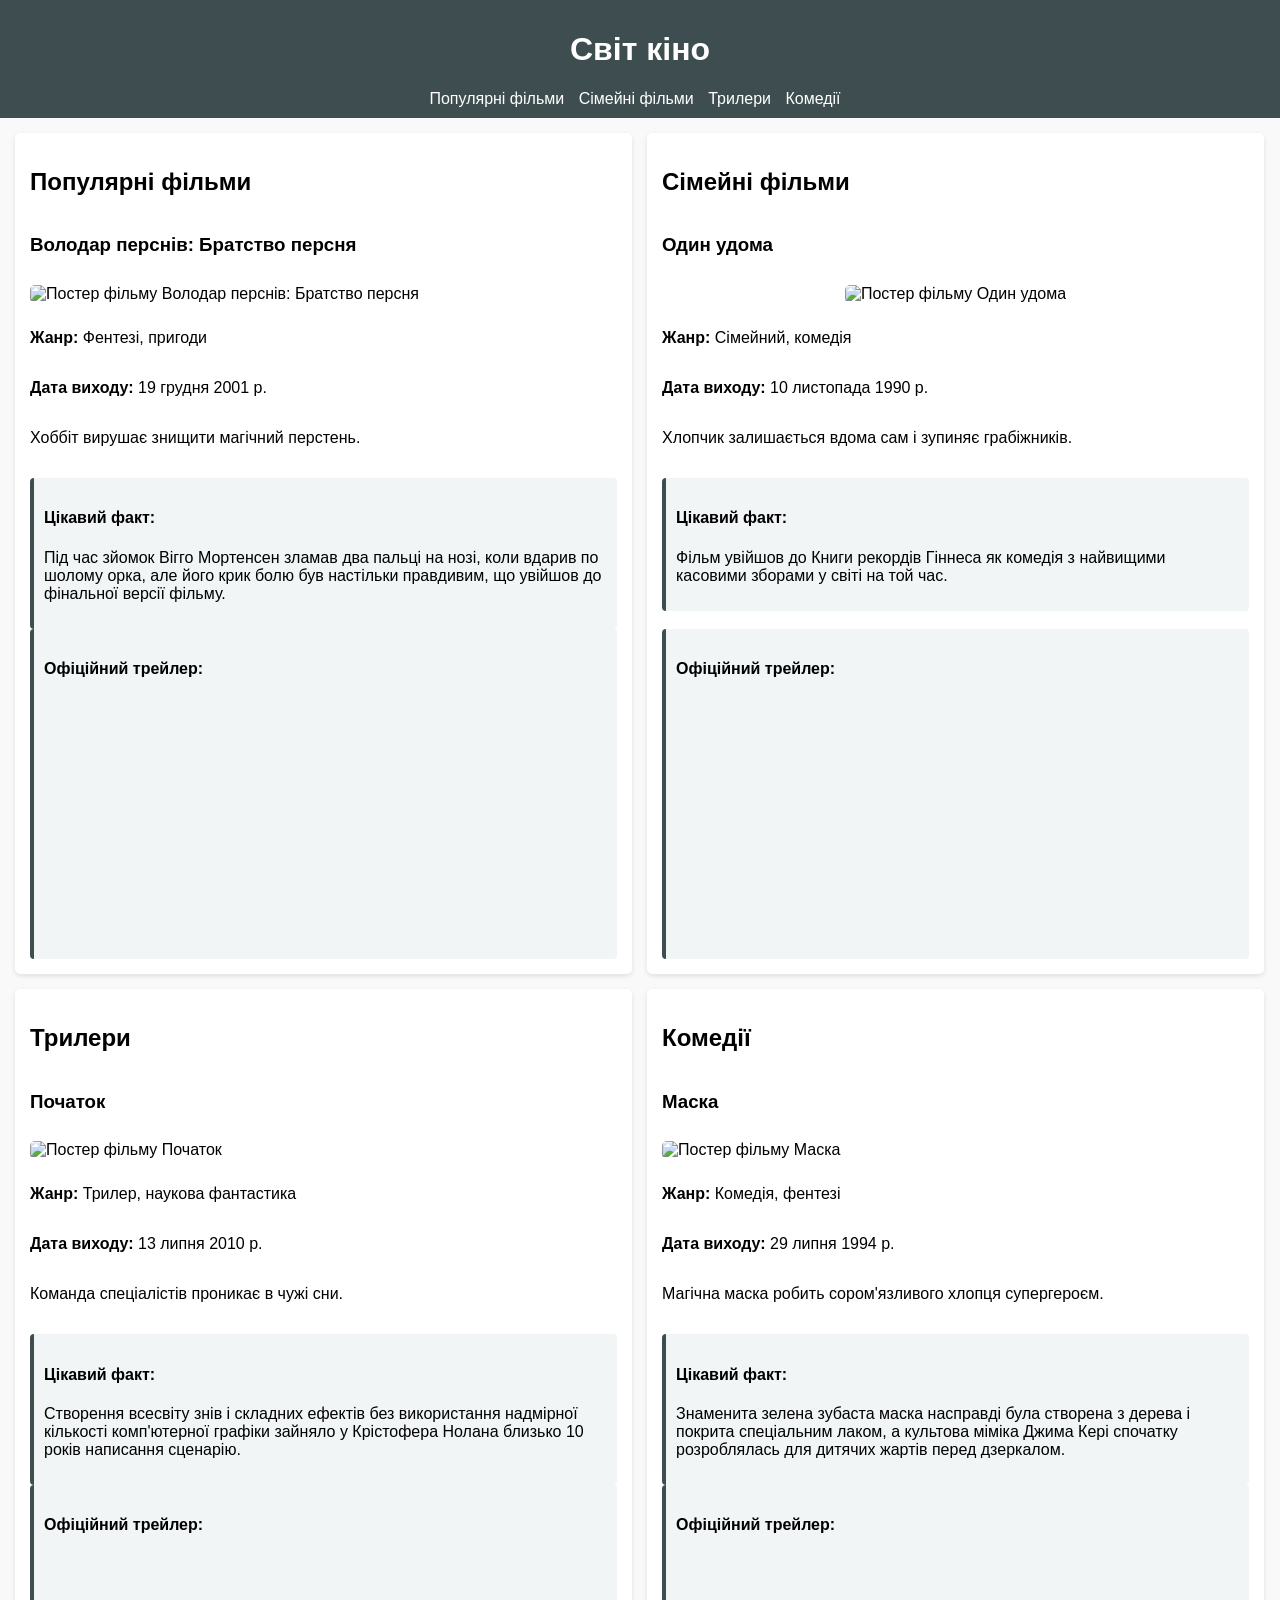
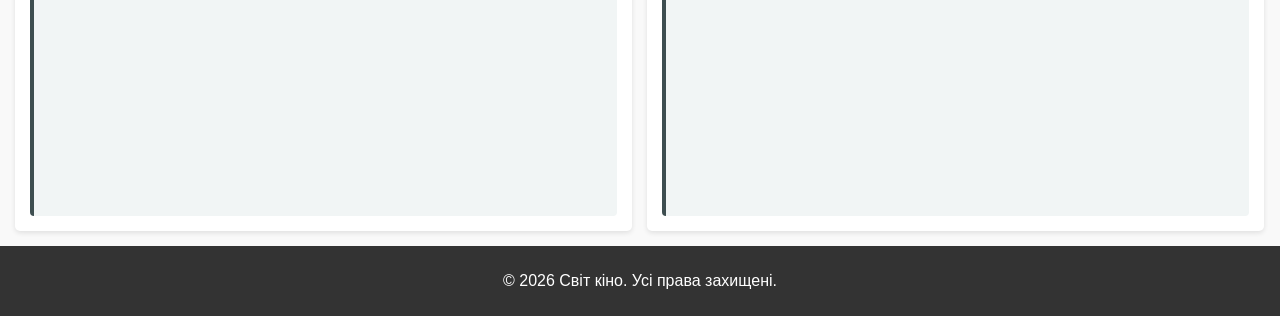
==== movas.html @ 6764ce4d "7" ====
<!DOCTYPE html>
<html lang="uk">
<head>
    <!-- Google tag (gtag.js) -->
<script async src="https://www.googletagmanager.com/gtag/js?id=G-W2S0J2KGQH"></script>
<script>
  window.dataLayer = window.dataLayer || [];
  function gtag(){dataLayer.push(arguments);}
  gtag('js', new Date());

  gtag('config', 'G-W2S0J2KGQH');
</script>
    <meta charset="UTF-8">
    <meta name="viewport" content="width=device-width, initial-scale=1.0">
    <link rel="stylesheet" href="styels.css">
    <meta name="description" content="Друга частина Топ фільмів для перегляду: популярні фільми, трилери, комедії, сімейні стрічки, трейлери, дати виходу та цікаві факти.">
    <meta name="keywords" content="Фільми, Кіно, Популярні фільми, Трилери, Комедії, Сімейні фільми, Трейлери, Топ кіно">
    <title>Друга частина Топ фільмів для перегляду — Світ кіно</title>
</head>
<body>
    <header>
        <h1>Світ кіно</h1>
        <nav>
            <ul>
                <li><a href="#popular">Популярні фільми</a></li>
                <li><a href="#family">Сімейні фільми</a></li>
                <li><a href="#thriller">Трилери</a></li>
                <li><a href="#comedy">Комедії</a></li>
            </ul>
        </nav>
    </header>

    <main>
        <section id="popular">
            <h2>Популярні фільми</h2>
            <article>
                <h3>Володар перснів: Братство персня</h3>
                <img src="https://encrypted-tbn0.gstatic.com/images?q=tbn:ANd9GcTrrE1EO2F2vlpFdIuTNORN7lNByeOCnPlnzExsigNurZ-PbQQNT71vCeZlLGthTvJkiHONF9vLlia1PrjGRNTohxtP3_k1RyONz2puikD4&s=10" 
                     alt="Постер фільму Володар перснів: Братство персня">
                <p><strong>Жанр:</strong> Фентезі, пригоди</p>
                <p><strong>Дата виходу:</strong> 19 грудня 2001 р.</p>
                <p>Хоббіт вирушає знищити магічний перстень.</p>
                
                <div class="facts">
                    <h4>Цікавий факт:</h4>
                    <p>Під час зйомок Вігго Мортенсен зламав два пальці на нозі, коли вдарив по шолому орка, але його крик болю був настільки правдивим, що увійшов до фінальної версії фільму.</p>
                </div>

                <div class="trailer">
                    <h4>Офіційний трейлер:</h4>
                    <iframe src="https://www.youtube.com/embed/V75dMMIW2B4" title="Володар перснів трейлер" frameborder="0" allow="accelerometer; autoplay; clipboard-write; encrypted-media; gyroscope; picture-in-picture" allowfullscreen></iframe>
                </div>
            </article>
        </section>

        <section id="family">
            <h2>Сімейні фільми</h2>
            <article>
                <h3>Один удома</h3>
               <img class="small-img" src="https://encrypted-tbn0.gstatic.com/images?q=tbn:ANd9GcSC2UcaFTNf5i_nc5Ga2-hBvEO3mHNIdXNqEyeX_8ZOXQ&s=10"
                alt="Постер фільму Один удома" >
                <p><strong>Жанр:</strong> Сімейний, комедія</p>
                <p><strong>Дата виходу:</strong> 10 листопада 1990 р.</p>
                <p>Хлопчик залишається вдома сам і зупиняє грабіжників.</p>
                
                <div class="facts">
                    <h4>Цікавий факт:</h4>
                    <p>Фільм увійшов до Книги рекордів Гіннеса як комедія з найвищими касовими зборами у світі на той час.</p>
                </div>

                <div class="trailer">
                    <h4>Офіційний трейлер:</h4>
                    <iframe src="https://www.youtube.com/embed/bBU_64CTNsw" title="Один дома трейлер" frameborder="0" allow="accelerometer; autoplay; clipboard-write; encrypted-media; gyroscope; picture-in-picture; web-share" referrerpolicy="strict-origin-when-cross-origin" allowfullscreen></iframe>
                </div>
            </article>
        </section>

      
        <section id="thriller">
            <h2>Трилери</h2>
            <article>
                <h3>Початок</h3>
                <img src="https://encrypted-tbn0.gstatic.com/images?q=tbn:ANd9GcTQUoXQo4wAAkWJ5Uv6P5ox-ReAcZ1ckdrc_Yz1lzRgPQ&s=10" 
                     alt="Постер фільму Початок">
                <p><strong>Жанр:</strong> Трилер, наукова фантастика</p>
                <p><strong>Дата виходу:</strong> 13 липня 2010 р.</p>
                <p>Команда спеціалістів проникає в чужі сни.</p>
                
                <div class="facts">
                    <h4>Цікавий факт:</h4>
                    <p>Створення всесвіту знів і складних ефектів без використання надмірної кількості комп'ютерної графіки зайняло у Крістофера Нолана близько 10 років написання сценарію.</p>
                </div>

                <div class="trailer">
                    <h4>Офіційний трейлер:</h4>
                    <iframe  src="https://www.youtube.com/embed/YoHD9XEInc0" title="Початок трейлер" frameborder="0" allow="accelerometer; autoplay; clipboard-write; encrypted-media; gyroscope; picture-in-picture" allowfullscreen></iframe>
                </div>
            </article>
        </section>

       
        <section id="comedy">
            <h2>Комедії</h2>
            <article>
                <h3>Маска</h3>
                <img src="https://encrypted-tbn0.gstatic.com/images?q=tbn:ANd9GcTpBdge9PIybh5xXL-srAHv61pwbrc8LLbx0TSW4lN4ZKNRCeDKiITQJZS3GgKODrrIccah8fQnq_WESDbgllEotV7ACvP8uUti3Hbqkb-x&s=10" 
                     alt="Постер фільму Маска">
                <p><strong>Жанр:</strong> Комедія, фентезі</p>
                <p><strong>Дата виходу:</strong> 29 липня 1994 р.</p>
                <p>Магічна маска робить сором'язливого хлопця супергероєм.</p>
                
                <div class="facts">
                    <h4>Цікавий факт:</h4>
                    <p>Знаменита зелена зубаста маска насправді була створена з дерева і покрита спеціальним лаком, а культова міміка Джима Кері спочатку розроблялась для дитячих жартів перед дзеркалом.</p>
                </div>

                <div class="trailer">
                    <h4>Офіційний трейлер:</h4>
                    <iframe  src="https://www.youtube.com/embed/s0TAzodumx4" title="Маска | Український трейлер | 1994" frameborder="0" allow="accelerometer; autoplay; clipboard-write; encrypted-media; gyroscope; picture-in-picture; web-share" referrerpolicy="strict-origin-when-cross-origin" allowfullscreen></iframe>
                </div>
            </article>
        </section>
    </main>

    <footer>
        <p>&copy; 2026 Світ кіно. Усі права захищені.</p>
    </footer>
    <script src="script.js"></script>
</body>
</html>
---- styels.css ----
body {
    margin: 0;
    padding: 0;
    font-family: Arial, sans-serif;
    background-color: #f9f9f9;
}

header {
    background-color: #3E4E50;
    color: white;
    text-align: center;
    padding: 10px;
}

ul {
    list-style-type: none;
    padding: 0;
    margin: 0;
}

li {
    display: inline;
    margin-right: 10px;
}

a {
    text-decoration: none;
    color: white;
}

main {
    display: flex;
    flex-wrap: wrap;
    gap: 15px;
    padding: 15px;
    box-sizing: border-box;
}

section {
    flex: 0 0 calc(50% - 8px);
    max-width: calc(50% - 8px);
    box-sizing: border-box;
    
    padding: 15px;
    background-color: #fff;
    border-radius: 5px;
    box-shadow: 0 2px 5px rgba(0,0,0,0.1);

    display: flex;
    flex-direction: column;
}

article {
    display: flex;
    flex-direction: column;
    height: 100%;
}

img {
    width: 100%;
    max-height: 340px;     
    height: auto;          
    object-fit: contain;   
    margin: 10px 0;
    border-radius: 5px;
    display: block;
}

img.small-img {
    max-height: 260px;
    width: auto;
    margin: 10px auto; 
}

.facts {
    margin-top: 15px;
    padding: 10px;
    background-color: #f1f5f5;
    border-left: 4px solid #3E4E50;
    border-radius: 4px;
}

.trailer {
    margin-top: auto; 
    padding: 10px;
    background-color: #f1f5f5;
    border-left: 4px solid #3E4E50;
    border-radius: 4px;
}


.trailer iframe {
    width: 100%;
    height: 250px;
    border-radius: 5px;
    display: block;
}

footer {
    text-align: center;
    background-color: #333;
    color: white;
    padding: 10px;
    clear: both;
}


@media (max-width: 768px) {
    section {
        flex: 0 0 100%;
        max-width: 100%;
    }
}
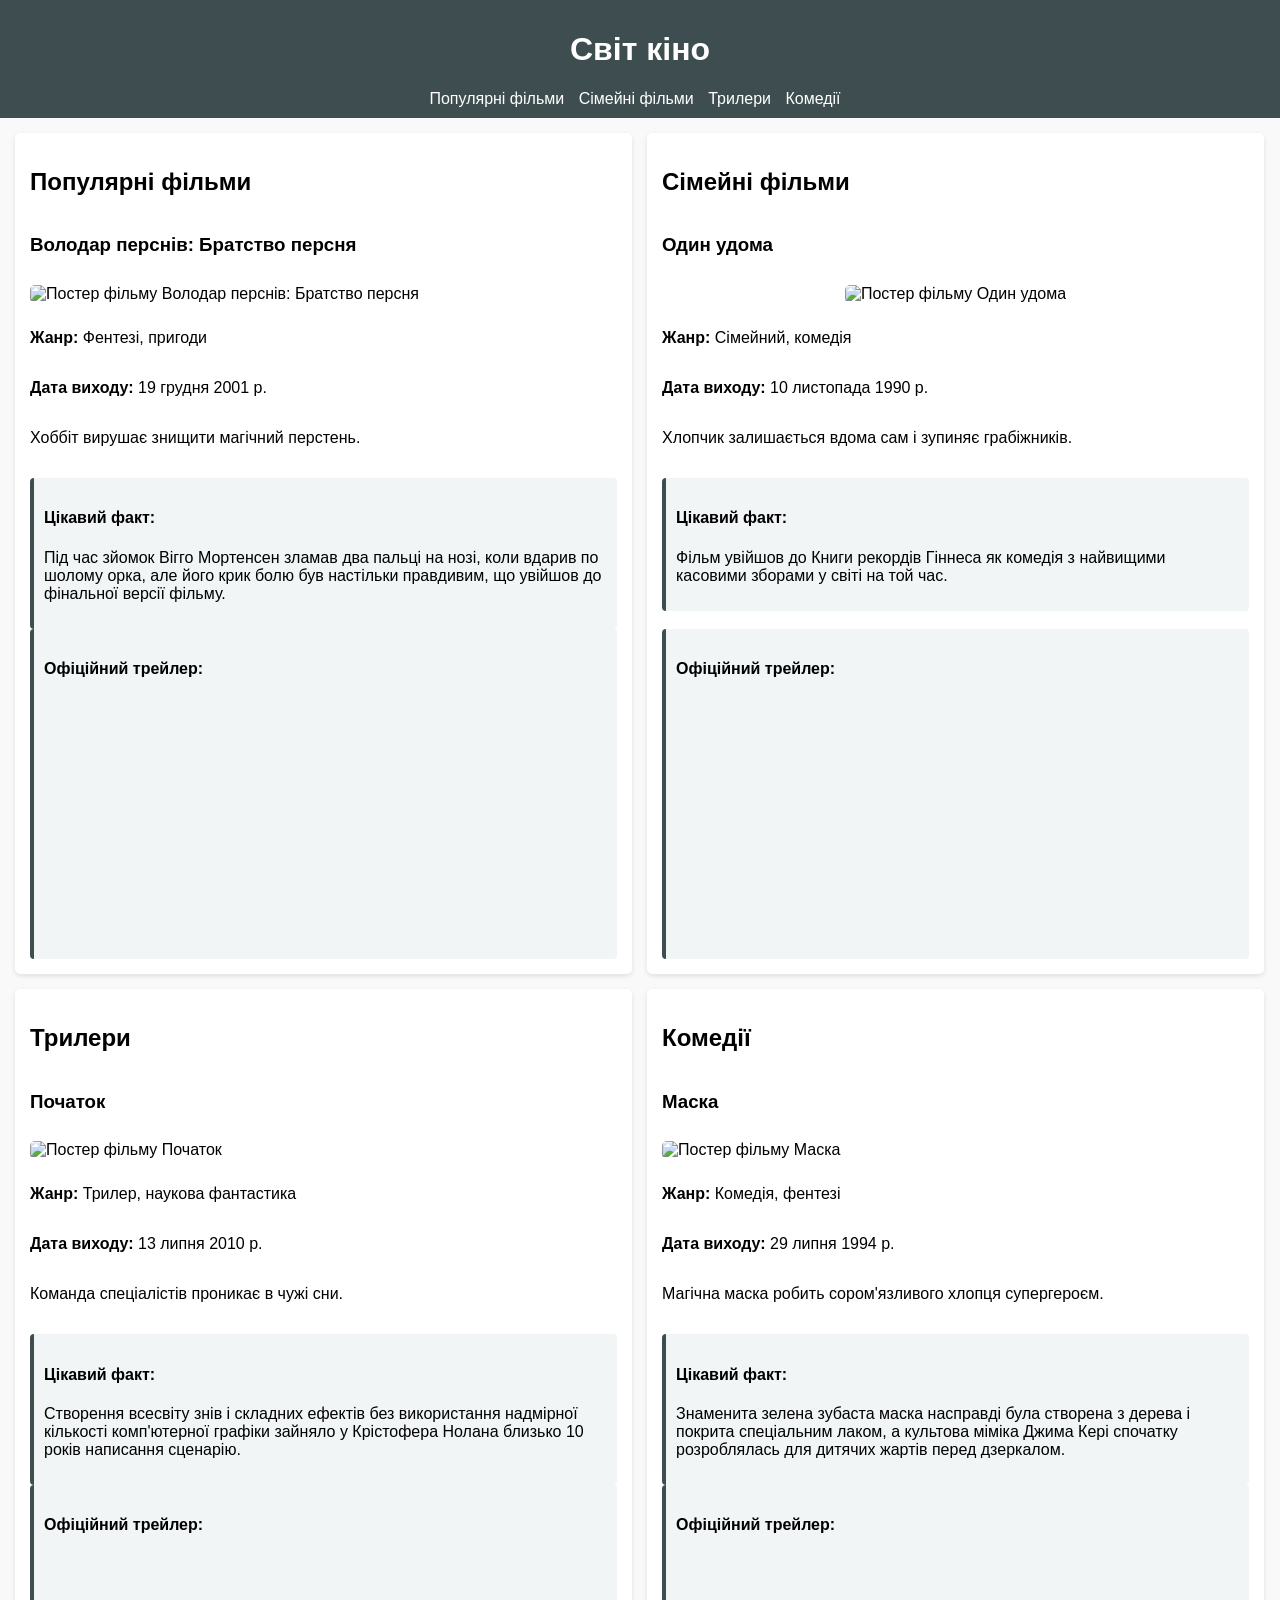
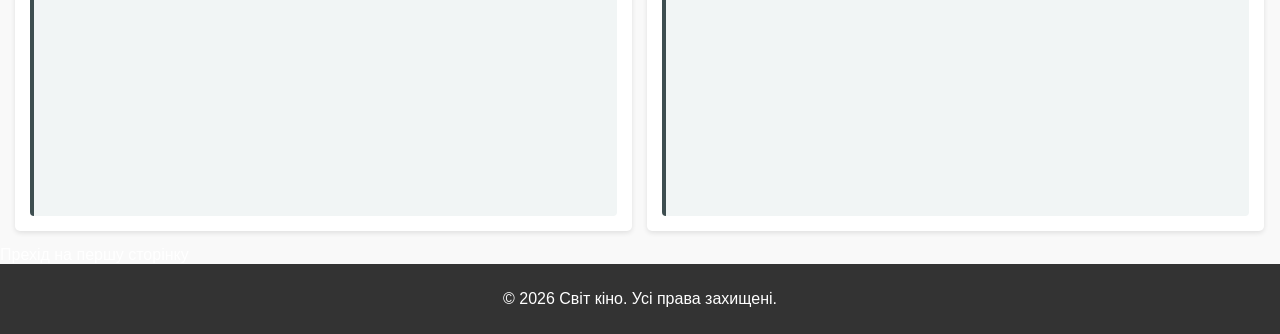
==== commit 145f9362: "3" ====
--- a/movas.html
+++ b/movas.html
@@ -121,7 +121,7 @@
             </article>
         </section>
     </main>
-
+<a href="index.html">Прехід на першу сторінку</a>
     <footer>
         <p>&copy; 2026 Світ кіно. Усі права захищені.</p>
     </footer>
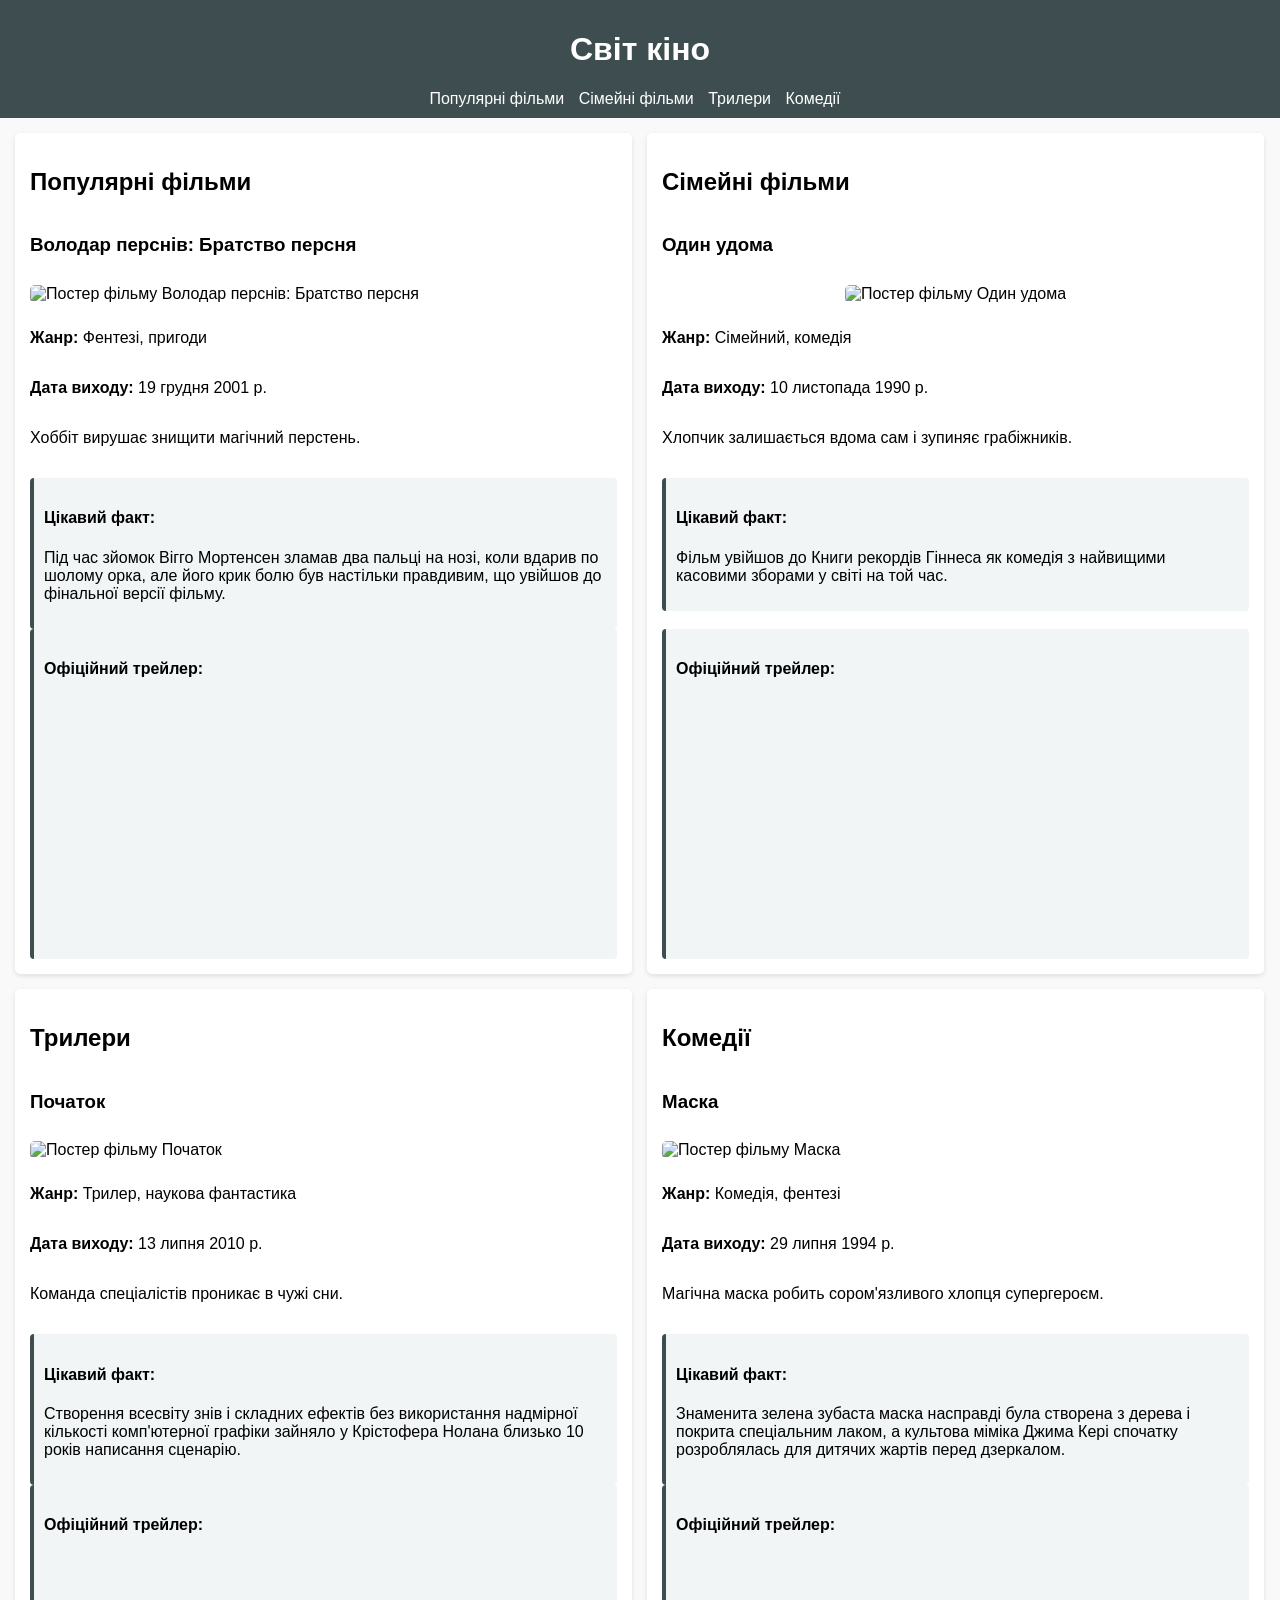
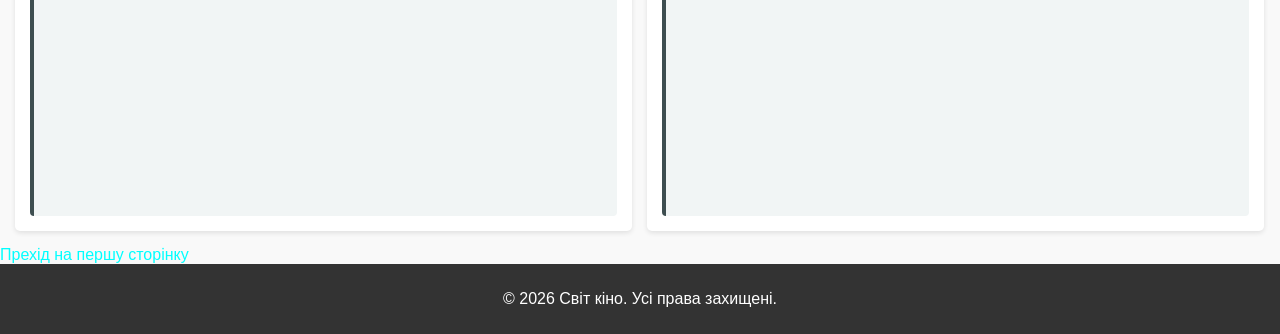
==== commit 2824c3df: "8" ====
--- a/movas.html
+++ b/movas.html
@@ -121,7 +121,7 @@
             </article>
         </section>
     </main>
-<a href="index.html">Прехід на першу сторінку</a>
+<a class="perehid" href="index.html">Прехід на першу сторінку</a>
     <footer>
         <p>&copy; 2026 Світ кіно. Усі права захищені.</p>
     </footer>
--- a/styels.css
+++ b/styels.css
@@ -110,4 +110,9 @@
         flex: 0 0 100%;
         max-width: 100%;
     }
+}
+.perehid{color: aqua;
+text-align: center;
+width: 50px;
+height: 35px;
 }
